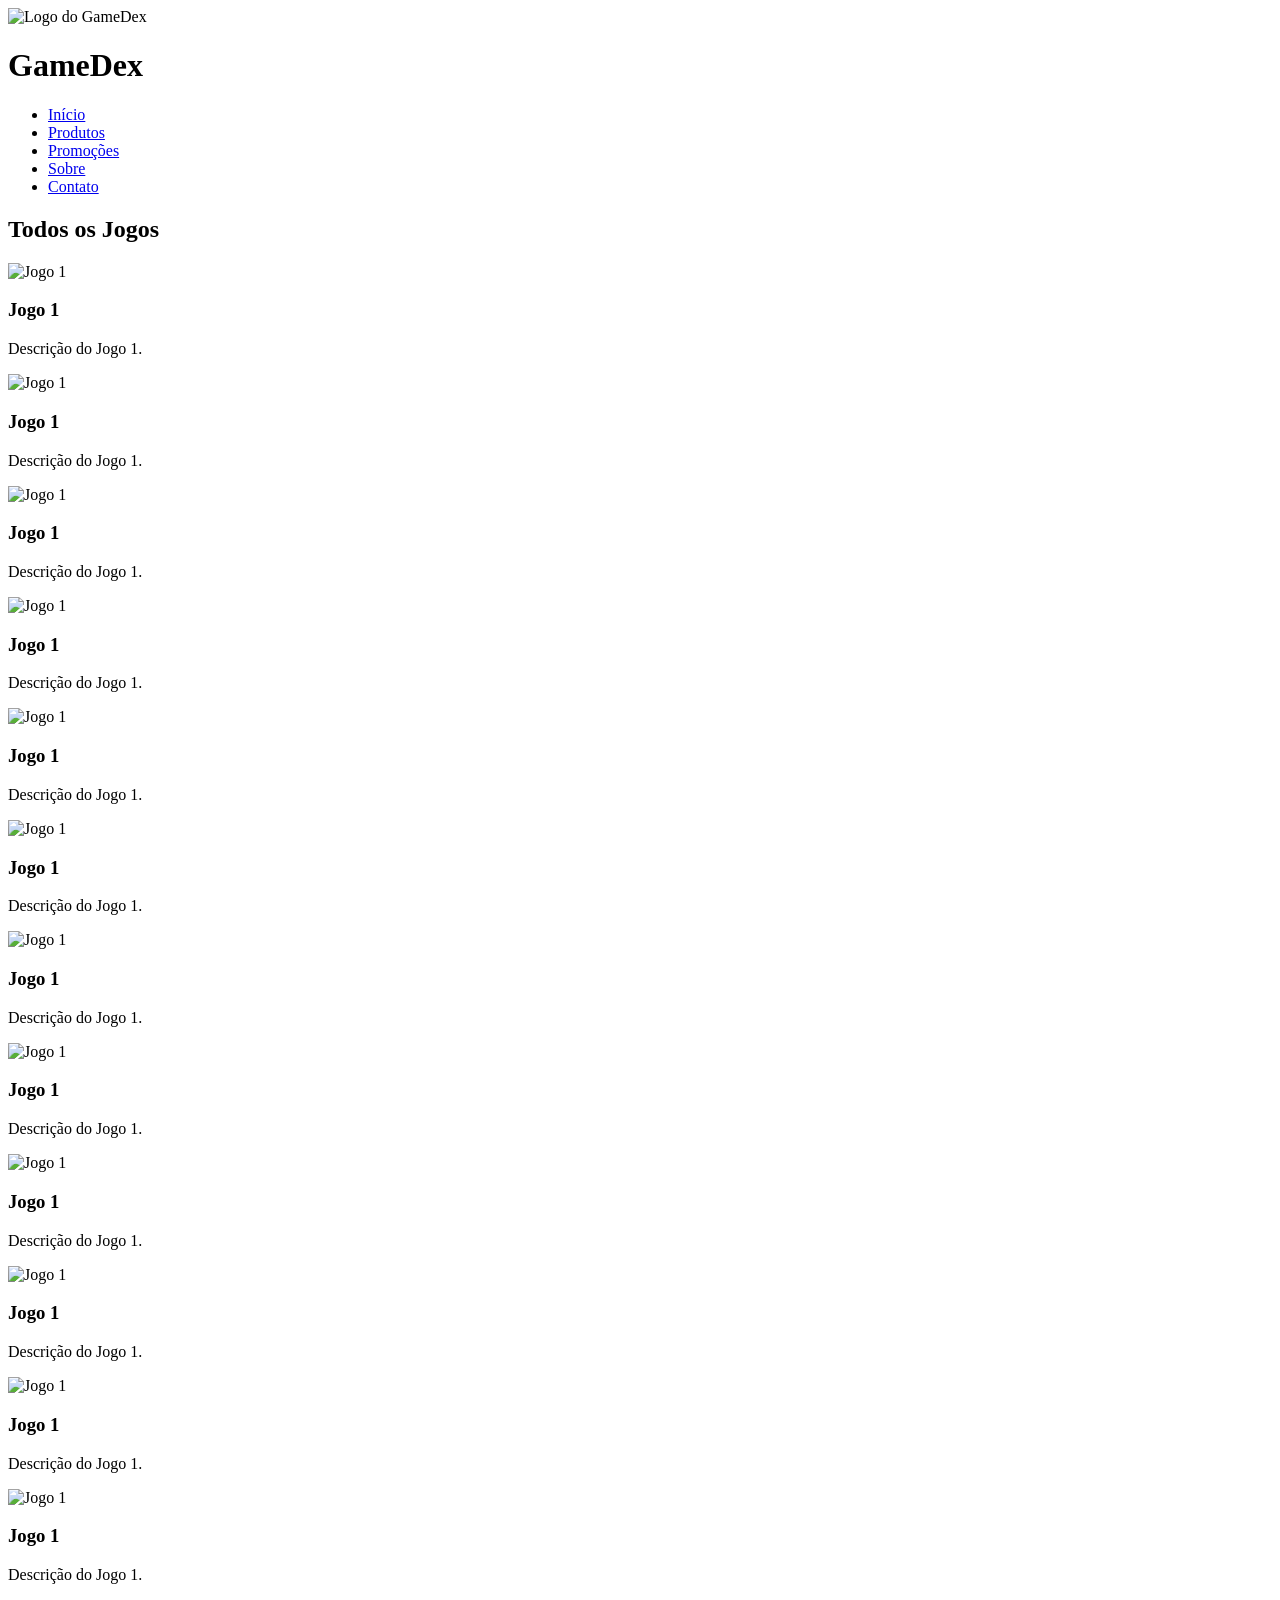
==== produtos.html @ 7811ef91 "Html" ====
<!DOCTYPE html>
<html lang="pt-br">

<head>
    <meta charset="UTF-8">
    <meta name="viewport" content="width=device-width, initial-scale=1.0">
    <title>GameDex</title>
    <link rel="stylesheet" href="css/style.css">
    <link rel="preconnect" href="https://fonts.googleapis.com">
    <link rel="preconnect" href="https://fonts.gstatic.com" crossorigin>
    <link href="https://fonts.googleapis.com/css2?family=Montserrat:ital,wght@0,100..900;1,100..900&display=swap"
        rel="stylesheet">

</head>

<body>
    <header>
        <img src="img/logos/logo.png" alt="Logo do GameDex">
        <h1>GameDex</h1>
        <nav>
            <ul>
                <li class="navBar"><a href="index.html">Início</a></li>
                <li class="navBar"><a href="produtos.html">Produtos</a></li>
                <li class="navBar"><a href="promocoes.html">Promoções</a></li>
                <li class="navBar"><a href="sobre.html">Sobre</a></li>
                <li class="navBar"><a href="contato.html">Contato</a></li>
            </ul>
        </nav>
    </header>
    <main>
        <h2>Todos os Jogos</h2>
        <section id="listaprodutos">
            <div class="produto">
                <img src="img/produtos/jogo1.jpg" alt="Jogo 1">
                <h3>Jogo 1</h3>
                <p>Descrição do Jogo 1.</p>
            </div>
            <div class="produto">
                <img src="img/produtos/jogo1.jpg" alt="Jogo 1">
                <h3>Jogo 1</h3>
                <p>Descrição do Jogo 1.</p>
            </div>
            <div class="produto">
                <img src="img/produtos/jogo1.jpg" alt="Jogo 1">
                <h3>Jogo 1</h3>
                <p>Descrição do Jogo 1.</p>
            </div>
            <div class="produto">
                <img src="img/produtos/jogo1.jpg" alt="Jogo 1">
                <h3>Jogo 1</h3>
                <p>Descrição do Jogo 1.</p>
            </div>
            <div class="produto">
                <img src="img/produtos/jogo1.jpg" alt="Jogo 1">
                <h3>Jogo 1</h3>
                <p>Descrição do Jogo 1.</p>
            </div>
            <div class="produto">
                <img src="img/produtos/jogo1.jpg" alt="Jogo 1">
                <h3>Jogo 1</h3>
                <p>Descrição do Jogo 1.</p>
            </div>
            <div class="produto">
                <img src="img/produtos/jogo1.jpg" alt="Jogo 1">
                <h3>Jogo 1</h3>
                <p>Descrição do Jogo 1.</p>
            </div>
            <div class="produto">
                <img src="img/produtos/jogo1.jpg" alt="Jogo 1">
                <h3>Jogo 1</h3>
                <p>Descrição do Jogo 1.</p>
            </div>
            <div class="produto">
                <img src="img/produtos/jogo1.jpg" alt="Jogo 1">
                <h3>Jogo 1</h3>
                <p>Descrição do Jogo 1.</p>
            </div>
            <div class="produto">
                <img src="img/produtos/jogo1.jpg" alt="Jogo 1">
                <h3>Jogo 1</h3>
                <p>Descrição do Jogo 1.</p>
            </div>
            <div class="produto">
                <img src="img/produtos/jogo1.jpg" alt="Jogo 1">
                <h3>Jogo 1</h3>
                <p>Descrição do Jogo 1.</p>
            </div>
            <div class="produto">
                <img src="img/produtos/jogo1.jpg" alt="Jogo 1">
                <h3>Jogo 1</h3>
                <p>Descrição do Jogo 1.</p>
            </div>
        </section>
    </main>
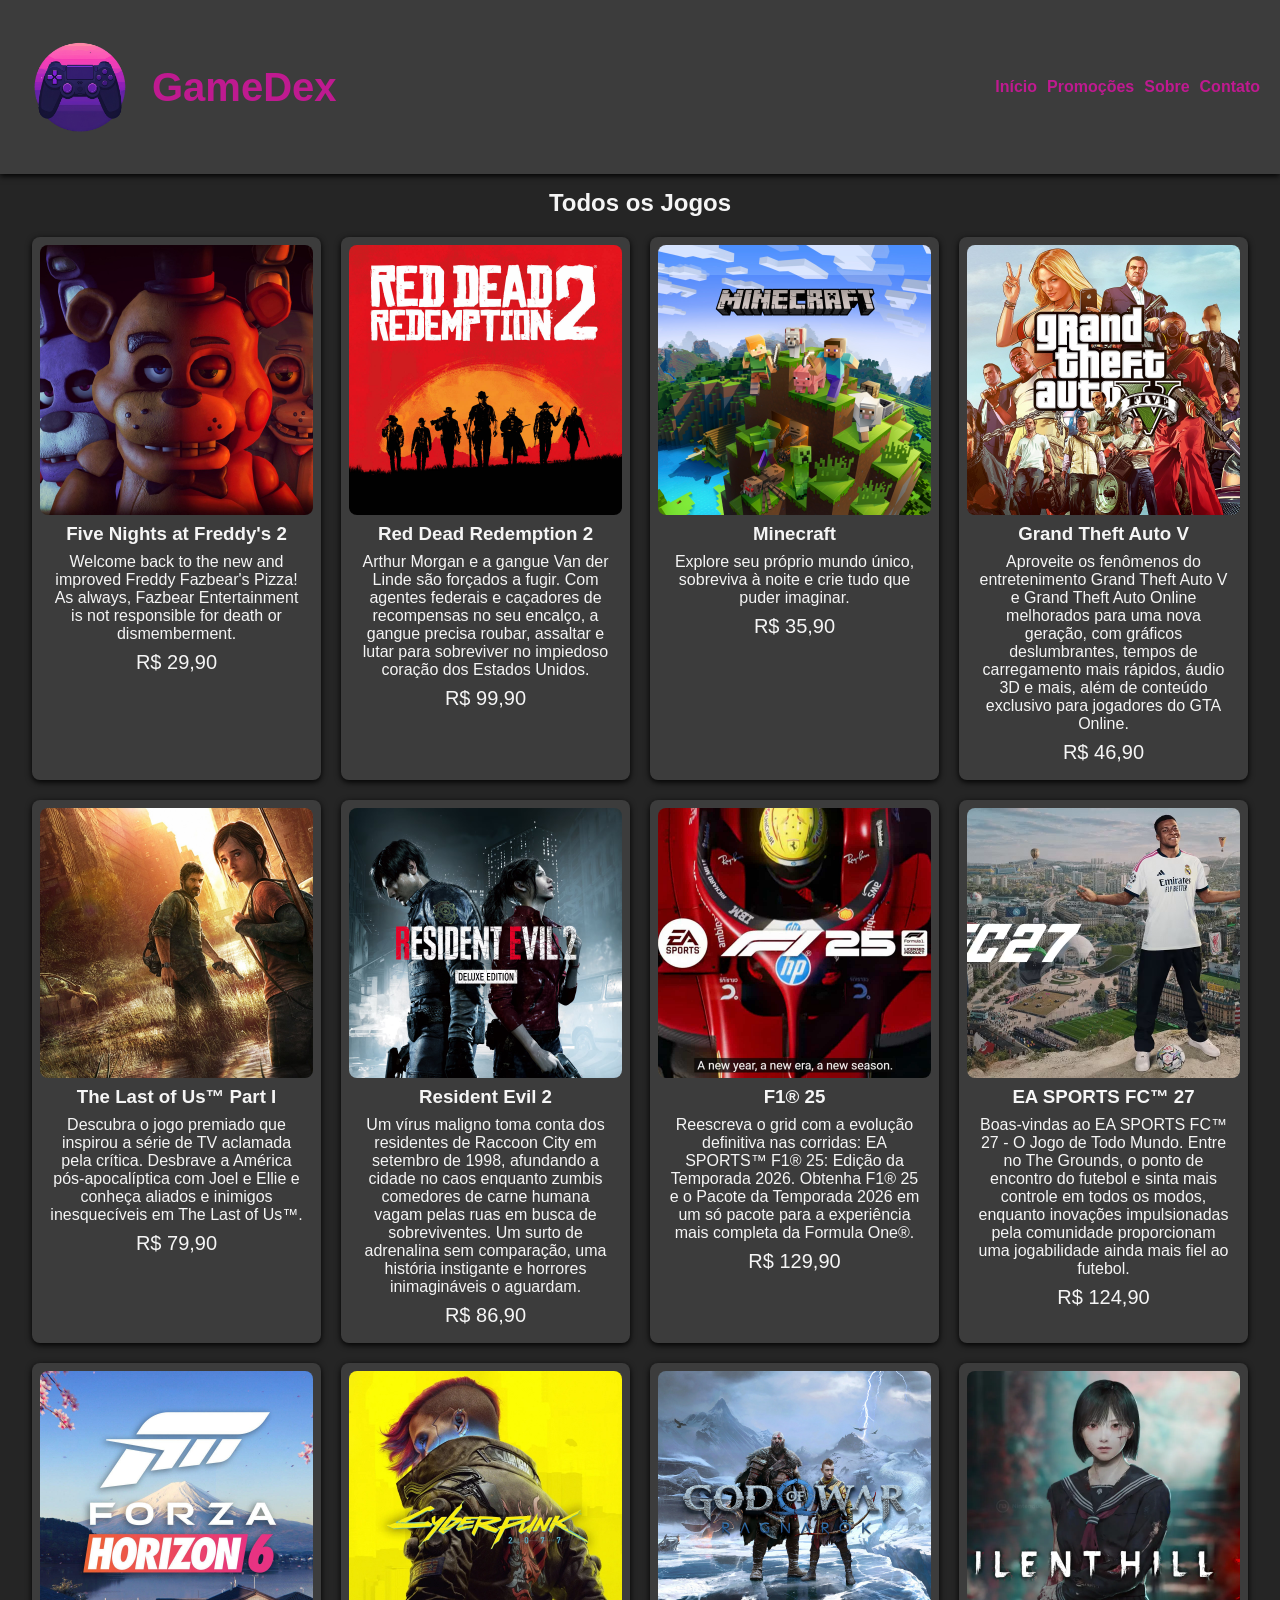
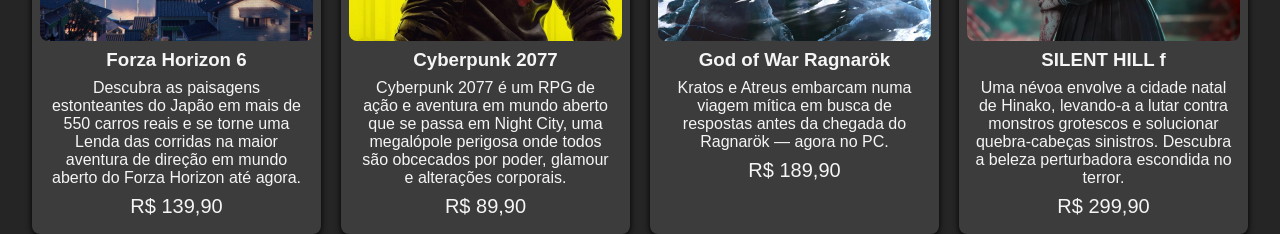
==== commit 13bdc0bb: "novo Produtos" ====
--- a/produtos.html
+++ b/produtos.html
@@ -20,7 +20,6 @@
         <nav>
             <ul>
                 <li class="navBar"><a href="index.html">Início</a></li>
-                <li class="navBar"><a href="produtos.html">Produtos</a></li>
                 <li class="navBar"><a href="promocoes.html">Promoções</a></li>
                 <li class="navBar"><a href="sobre.html">Sobre</a></li>
                 <li class="navBar"><a href="contato.html">Contato</a></li>
@@ -28,67 +27,114 @@
         </nav>
     </header>
     <main>
-        <h2>Todos os Jogos</h2>
         <section id="listaprodutos">
+            <h2>Todos os Jogos</h2>
             <div class="produto">
-                <img src="img/produtos/jogo1.jpg" alt="Jogo 1">
-                <h3>Jogo 1</h3>
-                <p>Descrição do Jogo 1.</p>
+                <img src="img/produtos/FNAF2.jpg" alt="Five Nights at Freddy's 2">
+                <h3>Five Nights at Freddy's 2</h3>
+                <p>Welcome back to the new and improved Freddy Fazbear's Pizza! As always, Fazbear Entertainment is not
+                    responsible for
+                    death or dismemberment.</p>
+                <span class="genero">Terror indie</span>
+                <p class="prcDes">R$ 29,90</p>
             </div>
             <div class="produto">
-                <img src="img/produtos/jogo1.jpg" alt="Jogo 1">
-                <h3>Jogo 1</h3>
-                <p>Descrição do Jogo 1.</p>
+                <img src="img/produtos/RDR2.jpg" alt="Red Dead Redemption 2">
+                <h3>Red Dead Redemption 2</h3>
+                <p>Arthur Morgan e a gangue Van der Linde são forçados a fugir. Com agentes federais e caçadores de
+                    recompensas no seu
+                    encalço, a gangue precisa roubar, assaltar e lutar para sobreviver no impiedoso coração dos Estados
+                    Unidos.</p>
+                <span class="genero">Faroeste</span>
+                <p class="prcDes">R$ 99,90</p>
             </div>
             <div class="produto">
-                <img src="img/produtos/jogo1.jpg" alt="Jogo 1">
-                <h3>Jogo 1</h3>
-                <p>Descrição do Jogo 1.</p>
+                <img src="img/produtos/MINE.jpg" alt="Minecraft">
+                <h3>Minecraft</h3>
+                <p>Explore seu próprio mundo único, sobreviva à noite e crie tudo que puder imaginar.</p>
+                <span class="genero">Sobrevivência</span>
+                <p class="prcDes">R$ 35,90</p>
             </div>
             <div class="produto">
-                <img src="img/produtos/jogo1.jpg" alt="Jogo 1">
-                <h3>Jogo 1</h3>
-                <p>Descrição do Jogo 1.</p>
+                <img src="img/produtos/GTAV.jpg" alt="Grand Theft Auto V">
+                <h3>Grand Theft Auto V</h3>
+                <p>Aproveite os fenômenos do entretenimento Grand Theft Auto V e Grand Theft Auto Online melhorados para
+                    uma nova geração,
+                    com gráficos deslumbrantes, tempos de carregamento mais rápidos, áudio 3D e mais, além de conteúdo
+                    exclusivo para
+                    jogadores do GTA Online.</p>
+                <span class="genero">Mundo Aberto • Aventura</span>
+                <p class="prcDes">R$ 46,90</p>
             </div>
             <div class="produto">
-                <img src="img/produtos/jogo1.jpg" alt="Jogo 1">
-                <h3>Jogo 1</h3>
-                <p>Descrição do Jogo 1.</p>
+                <img src="img/produtos/TLOU.jpg" alt="The Last of Us™ Part I">
+                <h3>The Last of Us™ Part I</h3>
+                <p>Descubra o jogo premiado que inspirou a série de TV aclamada pela crítica. Desbrave a América
+                    pós-apocalíptica com Joel
+                    e Ellie e conheça aliados e inimigos inesquecíveis em The Last of Us™.</p>
+                <span class="genero">Aventura • Invasão Zumbi</span>
+                <p class="prcDes">R$ 79,90</p>
             </div>
             <div class="produto">
-                <img src="img/produtos/jogo1.jpg" alt="Jogo 1">
-                <h3>Jogo 1</h3>
-                <p>Descrição do Jogo 1.</p>
+                <img src="img/produtos/REV2.jpg" alt="Resident Evil 2">
+                <h3>Resident Evil 2</h3>
+                <p>Um vírus maligno toma conta dos residentes de Raccoon City em setembro de 1998, afundando a cidade no
+                    caos enquanto
+                    zumbis comedores de carne humana vagam pelas ruas em busca de sobreviventes. Um surto de adrenalina
+                    sem comparação, uma
+                    história instigante e horrores inimagináveis o aguardam.</p>
+                <span class="genero">Invasão Zumbi • Terror</span>
+                <p class="prcDes">R$ 86,90</p>
             </div>
             <div class="produto">
-                <img src="img/produtos/jogo1.jpg" alt="Jogo 1">
-                <h3>Jogo 1</h3>
-                <p>Descrição do Jogo 1.</p>
+                <img src="img/produtos/F125.jpg" alt="F1® 25">
+                <h3>F1® 25</h3>
+                <p>Reescreva o grid com a evolução definitiva nas corridas: EA SPORTS™ F1® 25: Edição da Temporada 2026.
+                    Obtenha F1® 25 e o
+                    Pacote da Temporada 2026 em um só pacote para a experiência mais completa da Formula One®.</p>
+                <span class="genero">Automobilismo • Simulação</span>
+                <p class="prcDes">R$ 129,90</p>
             </div>
             <div class="produto">
-                <img src="img/produtos/jogo1.jpg" alt="Jogo 1">
-                <h3>Jogo 1</h3>
-                <p>Descrição do Jogo 1.</p>
+                <img src="img/produtos/EAFC.jpg" alt="EA SPORTS FC™ 27">
+                <h3>EA SPORTS FC™ 27</h3>
+                <p>Boas-vindas ao EA SPORTS FC™ 27 - O Jogo de Todo Mundo. Entre no The Grounds, o ponto de encontro do
+                    futebol e sinta
+                    mais controle em todos os modos, enquanto inovações impulsionadas pela comunidade proporcionam uma
+                    jogabilidade ainda
+                    mais fiel ao futebol.</p>
+                <p class="prcDes">R$ 124,90</p>
             </div>
             <div class="produto">
-                <img src="img/produtos/jogo1.jpg" alt="Jogo 1">
-                <h3>Jogo 1</h3>
-                <p>Descrição do Jogo 1.</p>
+                <img src="img/produtos/FHR6.jpg" alt="Forza Horizon 6">
+                <h3>Forza Horizon 6</h3>
+                <p>Descubra as paisagens estonteantes do Japão em mais de 550 carros reais e se torne uma Lenda das
+                    corridas na maior
+                    aventura de direção em mundo aberto do Forza Horizon até agora.</p>
+                <p class="prcDes">R$ 139,90</p>
             </div>
             <div class="produto">
-                <img src="img/produtos/jogo1.jpg" alt="Jogo 1">
-                <h3>Jogo 1</h3>
-                <p>Descrição do Jogo 1.</p>
+                <img src="img/produtos/CBPK.jpg" alt="Cyberpunk 2077">
+                <h3>Cyberpunk 2077</h3>
+                <p>Cyberpunk 2077 é um RPG de ação e aventura em mundo aberto que se passa em Night City, uma megalópole
+                    perigosa onde
+                    todos são obcecados por poder, glamour e alterações corporais.</p>
+                <p class="prcDes">R$ 89,90</p>
             </div>
             <div class="produto">
-                <img src="img/produtos/jogo1.jpg" alt="Jogo 1">
-                <h3>Jogo 1</h3>
-                <p>Descrição do Jogo 1.</p>
+                <img src="img/produtos/GOWR.jpg" alt="God of War Ragnarök">
+                <h3>God of War Ragnarök</h3>
+                <p>Kratos e Atreus embarcam numa viagem mítica em busca de respostas antes da chegada do Ragnarök —
+                    agora no PC.</p>
+                <p class="prcDes">R$ 189,90</p>
             </div>
             <div class="produto">
-                <img src="img/produtos/jogo1.jpg" alt="Jogo 1">
-                <h3>Jogo 1</h3>
-                <p>Descrição do Jogo 1.</p>
+                <img src="img/produtos/SLHF.jpg" alt="SILENT HILL f">
+                <h3>SILENT HILL f</h3>
+                <p>Uma névoa envolve a cidade natal de Hinako, levando-a a lutar contra monstros grotescos e solucionar
+                    quebra-cabeças
+                    sinistros. Descubra a beleza perturbadora escondida no terror.</p>
+                <p class="prcDes">R$ 299,90</p>
             </div>
         </section>
-    </main>+    </main>
--- a/css/style.css
+++ b/css/style.css
@@ -0,0 +1,247 @@
+*{
+    margin: 0;
+    padding: 0;
+    box-sizing: border-box;
+}
+
+:root{
+    --primary-color: rgb(191, 26, 144);
+    --secondary-color: rgb(60, 60, 60);
+    --background-color: #252525;
+    --text-color: #f5f5f5;
+    --principal-font: Montserrat, sans-serif;
+}
+
+body{
+    font-family: var(--principal-font);
+    background-color: var(--background-color);
+    color: var(--text-color);
+}
+
+a{
+    text-decoration: none;
+    color: var(--primary-color);
+    transition: background-color 0.3s ease; 
+}
+
+header{
+    padding: 10px 20px;
+    display: flex;
+    gap: 12px;
+    background-color: var(--secondary-color);
+    align-items: center;
+    margin-bottom: 15px;
+    box-shadow: 0px 2px 6px 0px black;
+}
+
+header img{
+    width: 120px;
+}
+
+h1{
+    font-size: 40px;
+    color: var(--primary-color);
+    font-weight: 800;
+}
+
+ul{
+    display: flex;
+    list-style: none;
+    gap: 10px;
+}
+
+nav{
+    margin-left: auto;
+}
+
+.navBar a{
+    font-weight: 600;
+    transition: color 0.3s ease; 
+}
+
+.navBar a:hover{
+    color: var(--text-color);
+    border-bottom: 2px solid var(--text-color);
+}
+
+#principaisPromos{
+    display: flex;
+    gap: 20px;
+    min-height: clamp(300px, 50vh, 500px);
+    width: 95%;
+    background-color: var(--secondary-color);
+    padding: 8px;
+    margin: auto;
+    border-radius: 8px;
+    box-shadow: 0px 2px 6px 0px black;
+}
+
+#principaisPromos img{
+    border-radius: 8px;
+    flex: 2;
+    width: 0;
+    height: auto;
+    object-fit:cover;
+}
+
+.infoPromo{
+    display: flex;
+    flex-direction: column;
+    gap: 12px;
+    flex: 1;
+    justify-content: center;
+}
+
+.prcOri{
+    text-decoration: line-through;
+    color: rgb(165, 165, 165);
+}
+
+.prcDes{
+    font-size: 20px;
+}
+
+.desc{
+  background-color: var(--primary-color);
+  padding: 2px;
+  border-radius: 4px;
+}
+
+#principaisPromos a{
+    background-color: var(--primary-color);
+    color: var(--text-color);
+    font-weight: 600;
+    width: 100%;
+    padding: 8px;
+    border-radius: 8px;
+    border: none;
+    text-align: center;
+    transition: background-color 0.3s ease; 
+}
+
+#principaisPromos a:hover{
+    background-color: darkviolet;
+    color: var(--text-color);
+}
+
+#produtosDestaque{
+    margin: 15px;
+    display: grid;
+    grid-template-columns: 1fr 1fr 1fr;
+    justify-items: center;
+    gap: 24px;
+}
+
+#produtosDestaque h2{
+    grid-column: 1 / 4;
+    text-align: center;
+}
+
+.produto{
+    transition: transform 0.2s ease, box-shadow 0.2s ease;
+    width: 95%;
+    background-color: var(--secondary-color);
+    padding: 8px;
+    border-radius: 8px;
+    box-shadow: 0px 2px 6px 0px black;
+}
+
+.produto img{
+    display: block;
+    width: 100%;
+    border-radius: 8px;
+    height: clamp(200px, 30vh, 300px);
+    object-fit: cover;
+}
+
+.produto h3{
+    text-align: center;
+    margin: 8px;
+}
+
+.produto p{
+    text-align: center;
+    margin: 8px;
+}
+
+.produto:hover {
+    transform: translateY(-5px);
+    box-shadow: 0px 6px 12px black;
+}
+
+#breveHistoria{
+    background-color: var(--secondary-color);
+    padding: 8px;
+    border-radius: 8px;
+    display: flex;
+    flex-direction: column;
+    margin: 10px auto;
+    width: 95%;
+    gap: 10px;
+    box-shadow: 0px 2px 6px 0px black;
+}
+
+footer{
+    text-align: center;
+    margin: 10px auto;
+    font-style: italic;
+}
+
+@media (max-width: 768px) {
+    header {
+    flex-direction: column;
+}
+nav {
+    margin-left: 0;
+}   
+ul {
+    flex-wrap: wrap;
+    justify-content: center;
+}
+#principaisPromos {
+    flex-direction: column;
+}
+#principaisPromos img {
+    width: 100%;
+    max-width: 100%;
+}
+#produtosDestaque {
+    grid-template-columns: 1fr;
+}
+#produtosDestaque h2 {
+    grid-column: 1;
+}
+.produto {
+    width: 100%;
+}
+h1 {
+    font-size: 32px;
+}   
+}
+#listaprodutos{
+    display: grid;
+    grid-template-columns: repeat(4, 1fr);
+    gap: 20px;
+    width: 95%;
+    margin: auto;
+}
+
+#listaprodutos .produto {
+    width: 100%;
+}
+
+#listaprodutos h2{
+    grid-column: 1 / 5;
+    text-align: center;
+}
+
+.genero {
+    display: none;
+    text-align: center;
+    color: darkgrey;
+}
+
+.produto:hover .genero {
+    display: block;
+}
+
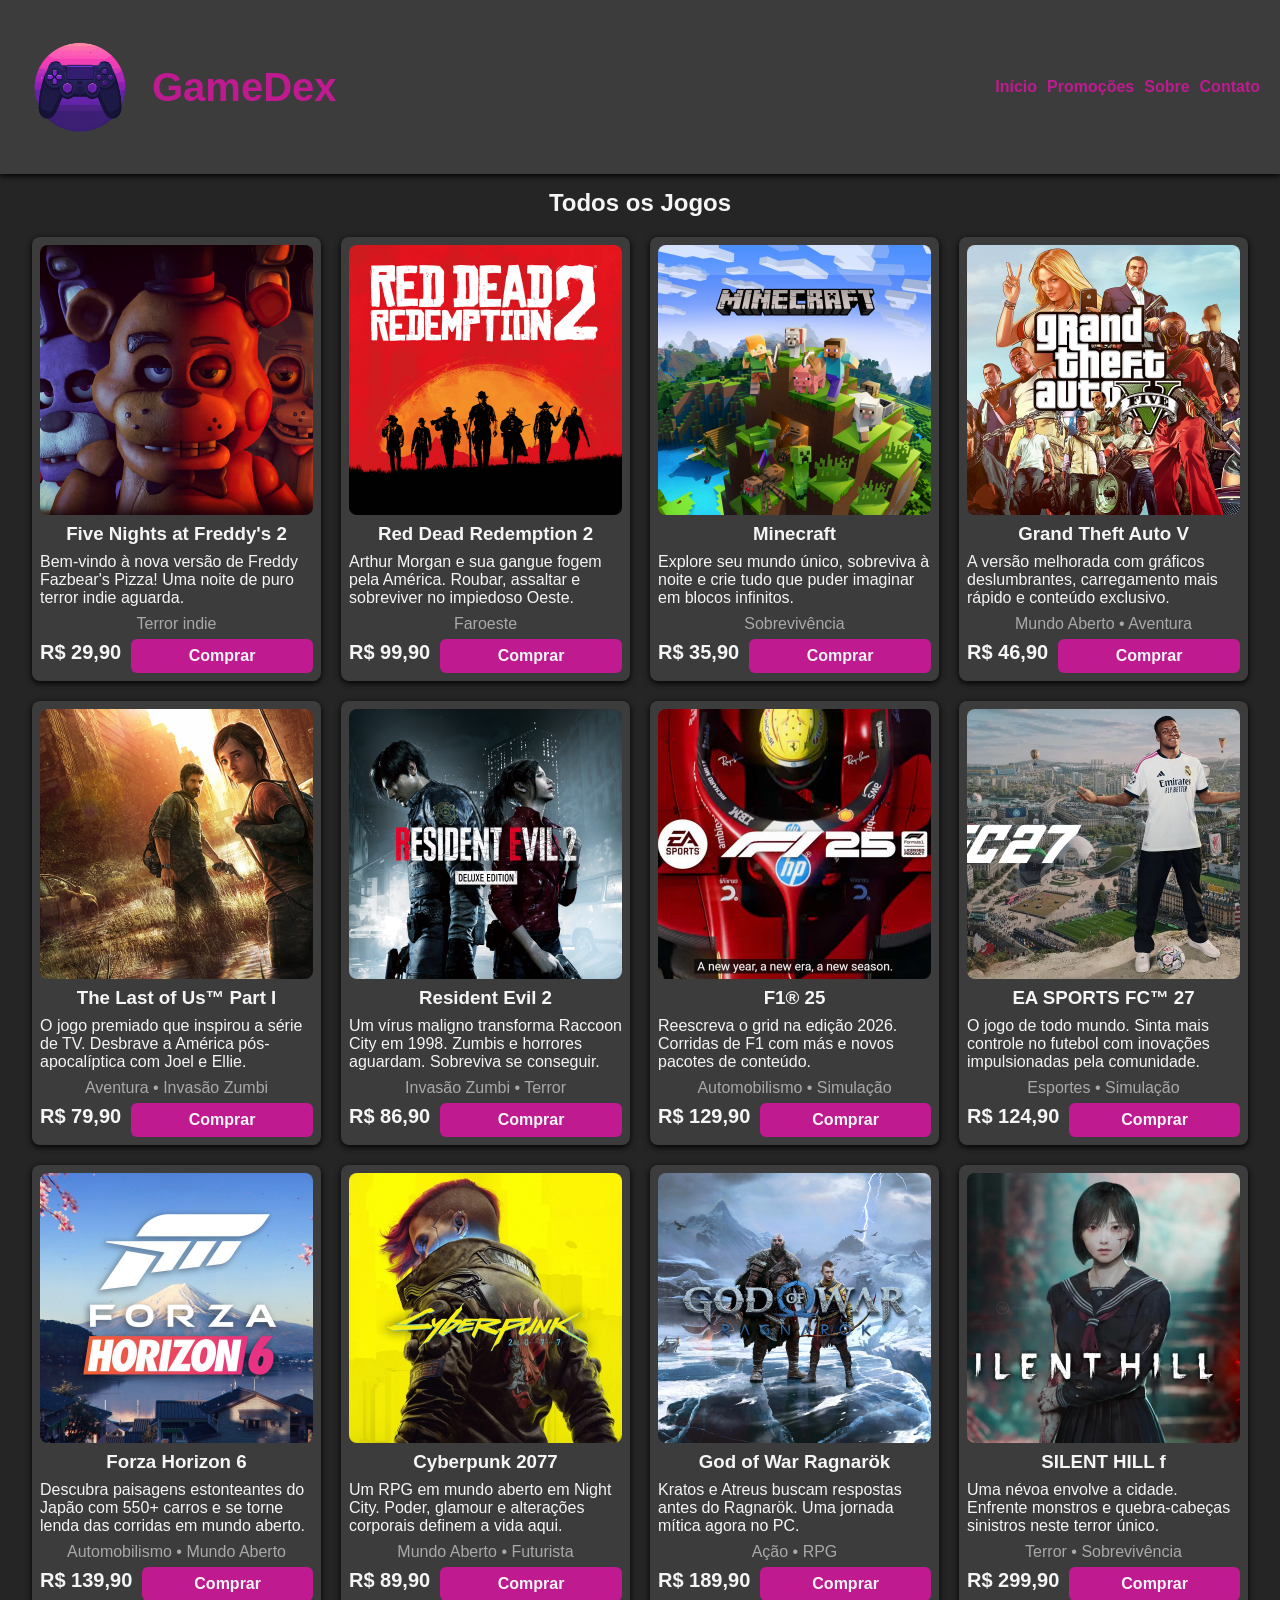
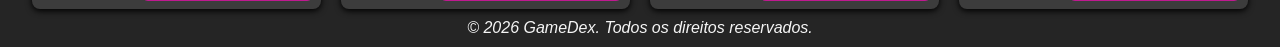
==== commit 16f6a25f: "Ultima commit de hoje" ====
--- a/produtos.html
+++ b/produtos.html
@@ -32,109 +32,130 @@
             <div class="produto">
                 <img src="img/produtos/FNAF2.jpg" alt="Five Nights at Freddy's 2">
                 <h3>Five Nights at Freddy's 2</h3>
-                <p>Welcome back to the new and improved Freddy Fazbear's Pizza! As always, Fazbear Entertainment is not
-                    responsible for
-                    death or dismemberment.</p>
+                <p>Bem-vindo à nova versão de Freddy Fazbear's Pizza! Uma noite de puro terror indie aguarda.</p>
                 <span class="genero">Terror indie</span>
-                <p class="prcDes">R$ 29,90</p>
+                <div class="precoCompra">
+                    <p class="Preco">R$ 29,90</p>
+                    <a class="btnCompra" href="#">Comprar</a>
+                </div>
             </div>
             <div class="produto">
                 <img src="img/produtos/RDR2.jpg" alt="Red Dead Redemption 2">
                 <h3>Red Dead Redemption 2</h3>
-                <p>Arthur Morgan e a gangue Van der Linde são forçados a fugir. Com agentes federais e caçadores de
-                    recompensas no seu
-                    encalço, a gangue precisa roubar, assaltar e lutar para sobreviver no impiedoso coração dos Estados
-                    Unidos.</p>
+                <p>Arthur Morgan e sua gangue fogem pela América. Roubar, assaltar e sobreviver no impiedoso Oeste.</p>
                 <span class="genero">Faroeste</span>
-                <p class="prcDes">R$ 99,90</p>
+                <div class="precoCompra">
+                    <p class="Preco">R$ 99,90</p>
+                    <a class="btnCompra" href="#">Comprar</a>
+                </div>
             </div>
             <div class="produto">
                 <img src="img/produtos/MINE.jpg" alt="Minecraft">
                 <h3>Minecraft</h3>
-                <p>Explore seu próprio mundo único, sobreviva à noite e crie tudo que puder imaginar.</p>
+                <p>Explore seu mundo único, sobreviva à noite e crie tudo que puder imaginar em blocos infinitos.</p>
                 <span class="genero">Sobrevivência</span>
-                <p class="prcDes">R$ 35,90</p>
+                <div class="precoCompra">
+                    <p class="Preco">R$ 35,90</p>
+                    <a class="btnCompra" href="#">Comprar</a>
+                </div>
             </div>
             <div class="produto">
                 <img src="img/produtos/GTAV.jpg" alt="Grand Theft Auto V">
                 <h3>Grand Theft Auto V</h3>
-                <p>Aproveite os fenômenos do entretenimento Grand Theft Auto V e Grand Theft Auto Online melhorados para
-                    uma nova geração,
-                    com gráficos deslumbrantes, tempos de carregamento mais rápidos, áudio 3D e mais, além de conteúdo
-                    exclusivo para
-                    jogadores do GTA Online.</p>
+                <p>A versão melhorada com gráficos deslumbrantes, carregamento mais rápido e conteúdo exclusivo.</p>
                 <span class="genero">Mundo Aberto • Aventura</span>
-                <p class="prcDes">R$ 46,90</p>
+                <div class="precoCompra">
+                    <p class="Preco">R$ 46,90</p>
+                    <a class="btnCompra" href="#">Comprar</a>
+                </div>
             </div>
             <div class="produto">
                 <img src="img/produtos/TLOU.jpg" alt="The Last of Us™ Part I">
                 <h3>The Last of Us™ Part I</h3>
-                <p>Descubra o jogo premiado que inspirou a série de TV aclamada pela crítica. Desbrave a América
-                    pós-apocalíptica com Joel
-                    e Ellie e conheça aliados e inimigos inesquecíveis em The Last of Us™.</p>
+                <p>O jogo premiado que inspirou a série de TV. Desbrave a América pós-apocalíptica com Joel e Ellie.</p>
                 <span class="genero">Aventura • Invasão Zumbi</span>
-                <p class="prcDes">R$ 79,90</p>
+                <div class="precoCompra">
+                    <p class="Preco">R$ 79,90</p>
+                    <a class="btnCompra" href="#">Comprar</a>
+                </div>
             </div>
             <div class="produto">
                 <img src="img/produtos/REV2.jpg" alt="Resident Evil 2">
                 <h3>Resident Evil 2</h3>
-                <p>Um vírus maligno toma conta dos residentes de Raccoon City em setembro de 1998, afundando a cidade no
-                    caos enquanto
-                    zumbis comedores de carne humana vagam pelas ruas em busca de sobreviventes. Um surto de adrenalina
-                    sem comparação, uma
-                    história instigante e horrores inimagináveis o aguardam.</p>
+                <p>Um vírus maligno transforma Raccoon City em 1998. Zumbis e horrores aguardam. Sobreviva se conseguir.
+                </p>
                 <span class="genero">Invasão Zumbi • Terror</span>
-                <p class="prcDes">R$ 86,90</p>
+                <div class="precoCompra">
+                    <p class="Preco">R$ 86,90</p>
+                    <a class="btnCompra" href="#">Comprar</a>
+                </div>
             </div>
             <div class="produto">
                 <img src="img/produtos/F125.jpg" alt="F1® 25">
                 <h3>F1® 25</h3>
-                <p>Reescreva o grid com a evolução definitiva nas corridas: EA SPORTS™ F1® 25: Edição da Temporada 2026.
-                    Obtenha F1® 25 e o
-                    Pacote da Temporada 2026 em um só pacote para a experiência mais completa da Formula One®.</p>
+                <p>Reescreva o grid na edição 2026. Corridas de F1 com más e novos pacotes de conteúdo.</p>
                 <span class="genero">Automobilismo • Simulação</span>
-                <p class="prcDes">R$ 129,90</p>
+                <div class="precoCompra">
+                    <p class="Preco">R$ 129,90</p>
+                    <a class="btnCompra" href="#">Comprar</a>
+                </div>
             </div>
             <div class="produto">
                 <img src="img/produtos/EAFC.jpg" alt="EA SPORTS FC™ 27">
                 <h3>EA SPORTS FC™ 27</h3>
-                <p>Boas-vindas ao EA SPORTS FC™ 27 - O Jogo de Todo Mundo. Entre no The Grounds, o ponto de encontro do
-                    futebol e sinta
-                    mais controle em todos os modos, enquanto inovações impulsionadas pela comunidade proporcionam uma
-                    jogabilidade ainda
-                    mais fiel ao futebol.</p>
-                <p class="prcDes">R$ 124,90</p>
+                <p>O jogo de todo mundo. Sinta mais controle no futebol com inovações impulsionadas pela comunidade.</p>
+                <span class="genero">Esportes • Simulação</span>
+                <div class="precoCompra">
+                    <p class="Preco">R$ 124,90</p>
+                    <a class="btnCompra" href="#">Comprar</a>
+                </div>
             </div>
             <div class="produto">
                 <img src="img/produtos/FHR6.jpg" alt="Forza Horizon 6">
                 <h3>Forza Horizon 6</h3>
-                <p>Descubra as paisagens estonteantes do Japão em mais de 550 carros reais e se torne uma Lenda das
-                    corridas na maior
-                    aventura de direção em mundo aberto do Forza Horizon até agora.</p>
-                <p class="prcDes">R$ 139,90</p>
+                <p>Descubra paisagens estonteantes do Japão com 550+ carros e se torne lenda das corridas em mundo
+                    aberto.</p>
+                <span class="genero">Automobilismo • Mundo Aberto</span>
+                <div class="precoCompra">
+                    <p class="Preco">R$ 139,90</p>
+                    <a class="btnCompra" href="#">Comprar</a>
+                </div>
             </div>
             <div class="produto">
                 <img src="img/produtos/CBPK.jpg" alt="Cyberpunk 2077">
                 <h3>Cyberpunk 2077</h3>
-                <p>Cyberpunk 2077 é um RPG de ação e aventura em mundo aberto que se passa em Night City, uma megalópole
-                    perigosa onde
-                    todos são obcecados por poder, glamour e alterações corporais.</p>
-                <p class="prcDes">R$ 89,90</p>
+                <p>Um RPG em mundo aberto em Night City. Poder, glamour e alterações corporais definem a vida aqui.</p>
+                <span class="genero">Mundo Aberto • Futurista</span>
+                <div class="precoCompra">
+                    <p class="Preco">R$ 89,90</p>
+                    <a class="btnCompra" href="#">Comprar</a>
+                </div>
             </div>
             <div class="produto">
                 <img src="img/produtos/GOWR.jpg" alt="God of War Ragnarök">
                 <h3>God of War Ragnarök</h3>
-                <p>Kratos e Atreus embarcam numa viagem mítica em busca de respostas antes da chegada do Ragnarök —
-                    agora no PC.</p>
-                <p class="prcDes">R$ 189,90</p>
+                <p>Kratos e Atreus buscam respostas antes do Ragnarök. Uma jornada mítica agora no PC.</p>
+                <span class="genero">Ação • RPG</span>
+                <div class="precoCompra">
+                    <p class="Preco">R$ 189,90</p>
+                    <a class="btnCompra" href="#">Comprar</a>
+                </div>
             </div>
             <div class="produto">
                 <img src="img/produtos/SLHF.jpg" alt="SILENT HILL f">
                 <h3>SILENT HILL f</h3>
-                <p>Uma névoa envolve a cidade natal de Hinako, levando-a a lutar contra monstros grotescos e solucionar
-                    quebra-cabeças
-                    sinistros. Descubra a beleza perturbadora escondida no terror.</p>
-                <p class="prcDes">R$ 299,90</p>
+                <p>Uma névoa envolve a cidade. Enfrente monstros e quebra-cabeças sinistros neste terror único.</p>
+                <span class="genero">Terror • Sobrevivência</span>
+                <div class="precoCompra">
+                    <p class="Preco">R$ 299,90</p>
+                    <a class="btnCompra" href="#">Comprar</a>
+                </div>
             </div>
         </section>
     </main>
+    <footer>
+        <p>&copy; 2026 GameDex. Todos os direitos reservados.</p>
+    </footer>
+</body>
+
+</html>
--- a/css/style.css
+++ b/css/style.css
@@ -1,247 +1,415 @@
-*{
-    margin: 0;
-    padding: 0;
-    box-sizing: border-box;
-}
-
-:root{
-    --primary-color: rgb(191, 26, 144);
-    --secondary-color: rgb(60, 60, 60);
-    --background-color: #252525;
-    --text-color: #f5f5f5;
-    --principal-font: Montserrat, sans-serif;
-}
-
-body{
-    font-family: var(--principal-font);
-    background-color: var(--background-color);
-    color: var(--text-color);
-}
-
-a{
-    text-decoration: none;
-    color: var(--primary-color);
-    transition: background-color 0.3s ease; 
-}
-
-header{
-    padding: 10px 20px;
-    display: flex;
-    gap: 12px;
-    background-color: var(--secondary-color);
-    align-items: center;
-    margin-bottom: 15px;
-    box-shadow: 0px 2px 6px 0px black;
-}
-
-header img{
-    width: 120px;
-}
-
-h1{
-    font-size: 40px;
-    color: var(--primary-color);
-    font-weight: 800;
-}
-
-ul{
-    display: flex;
-    list-style: none;
-    gap: 10px;
-}
-
-nav{
-    margin-left: auto;
-}
-
-.navBar a{
-    font-weight: 600;
-    transition: color 0.3s ease; 
-}
-
-.navBar a:hover{
-    color: var(--text-color);
-    border-bottom: 2px solid var(--text-color);
-}
-
-#principaisPromos{
-    display: flex;
-    gap: 20px;
-    min-height: clamp(300px, 50vh, 500px);
-    width: 95%;
-    background-color: var(--secondary-color);
-    padding: 8px;
-    margin: auto;
-    border-radius: 8px;
-    box-shadow: 0px 2px 6px 0px black;
-}
-
-#principaisPromos img{
-    border-radius: 8px;
-    flex: 2;
-    width: 0;
-    height: auto;
-    object-fit:cover;
-}
-
-.infoPromo{
-    display: flex;
-    flex-direction: column;
-    gap: 12px;
-    flex: 1;
-    justify-content: center;
-}
-
-.prcOri{
-    text-decoration: line-through;
-    color: rgb(165, 165, 165);
-}
-
-.prcDes{
-    font-size: 20px;
-}
-
-.desc{
-  background-color: var(--primary-color);
-  padding: 2px;
-  border-radius: 4px;
-}
-
-#principaisPromos a{
-    background-color: var(--primary-color);
-    color: var(--text-color);
-    font-weight: 600;
-    width: 100%;
-    padding: 8px;
-    border-radius: 8px;
-    border: none;
-    text-align: center;
-    transition: background-color 0.3s ease; 
-}
-
-#principaisPromos a:hover{
-    background-color: darkviolet;
-    color: var(--text-color);
-}
-
-#produtosDestaque{
-    margin: 15px;
-    display: grid;
-    grid-template-columns: 1fr 1fr 1fr;
-    justify-items: center;
-    gap: 24px;
-}
-
-#produtosDestaque h2{
-    grid-column: 1 / 4;
-    text-align: center;
-}
-
-.produto{
-    transition: transform 0.2s ease, box-shadow 0.2s ease;
-    width: 95%;
-    background-color: var(--secondary-color);
-    padding: 8px;
-    border-radius: 8px;
-    box-shadow: 0px 2px 6px 0px black;
-}
-
-.produto img{
-    display: block;
-    width: 100%;
-    border-radius: 8px;
-    height: clamp(200px, 30vh, 300px);
-    object-fit: cover;
-}
-
-.produto h3{
-    text-align: center;
-    margin: 8px;
-}
-
-.produto p{
-    text-align: center;
-    margin: 8px;
-}
-
-.produto:hover {
-    transform: translateY(-5px);
-    box-shadow: 0px 6px 12px black;
-}
-
-#breveHistoria{
-    background-color: var(--secondary-color);
-    padding: 8px;
-    border-radius: 8px;
-    display: flex;
-    flex-direction: column;
-    margin: 10px auto;
-    width: 95%;
-    gap: 10px;
-    box-shadow: 0px 2px 6px 0px black;
-}
-
-footer{
-    text-align: center;
-    margin: 10px auto;
-    font-style: italic;
-}
-
-@media (max-width: 768px) {
-    header {
-    flex-direction: column;
-}
-nav {
-    margin-left: 0;
-}   
-ul {
-    flex-wrap: wrap;
-    justify-content: center;
-}
-#principaisPromos {
-    flex-direction: column;
-}
-#principaisPromos img {
-    width: 100%;
-    max-width: 100%;
-}
-#produtosDestaque {
-    grid-template-columns: 1fr;
-}
-#produtosDestaque h2 {
-    grid-column: 1;
-}
-.produto {
-    width: 100%;
-}
-h1 {
-    font-size: 32px;
-}   
-}
-#listaprodutos{
-    display: grid;
-    grid-template-columns: repeat(4, 1fr);
-    gap: 20px;
-    width: 95%;
-    margin: auto;
-}
-
-#listaprodutos .produto {
-    width: 100%;
-}
-
-#listaprodutos h2{
-    grid-column: 1 / 5;
-    text-align: center;
-}
-
-.genero {
-    display: none;
-    text-align: center;
-    color: darkgrey;
-}
-
-.produto:hover .genero {
-    display: block;
-}
-
+*{
+    margin: 0;
+    padding: 0;
+    box-sizing: border-box;
+}
+
+:root{
+    --primary-color: rgb(191, 26, 144);
+    --secondary-color: rgb(60, 60, 60);
+    --background-color: #252525;
+    --text-color: #f5f5f5;
+    --principal-font: Montserrat, sans-serif;
+}
+
+body{
+    font-family: var(--principal-font);
+    background-color: var(--background-color);
+    color: var(--text-color);
+}
+
+a{
+    text-decoration: none;
+    color: var(--primary-color);
+    transition: background-color 0.3s ease; 
+}
+
+header{
+    padding: 10px 20px;
+    display: flex;
+    gap: 12px;
+    background-color: var(--secondary-color);
+    align-items: center;
+    margin-bottom: 15px;
+    box-shadow: 0px 2px 6px 0px black;
+}
+
+header img{
+    width: 120px;
+}
+
+h1{
+    font-size: 40px;
+    color: var(--primary-color);
+    font-weight: 800;
+}
+
+ul{
+    display: flex;
+    list-style: none;
+    gap: 10px;
+}
+
+nav{
+    margin-left: auto;
+}
+
+.navBar a{
+    font-weight: 600;
+    transition: color 0.3s ease; 
+}
+
+.navBar a:hover{
+    color: var(--text-color);
+    border-bottom: 2px solid var(--text-color);
+}
+
+#principaisPromos{
+    display: flex;
+    gap: 20px;
+    min-height: clamp(300px, 50vh, 500px);
+    width: 95%;
+    background-color: var(--secondary-color);
+    padding: 8px;
+    margin: auto;
+    border-radius: 8px;
+    box-shadow: 0px 2px 6px 0px black;
+}
+
+#principaisPromos img{
+    border-radius: 8px;
+    flex: 2;
+    width: 0;
+    height: auto;
+    object-fit:cover;
+}
+
+.infoPromo{
+    display: flex;
+    flex-direction: column;
+    gap: 12px;
+    flex: 1;
+    justify-content: center;
+}
+
+.prcOri{
+    text-decoration: line-through;
+    color: rgb(165, 165, 165);
+}
+
+.prcDes{
+    font-size: 20px;
+}
+
+.desc{
+  background-color: var(--primary-color);
+  padding: 2px;
+  border-radius: 4px;
+}
+
+#principaisPromos a{
+    background-color: var(--primary-color);
+    color: var(--text-color);
+    font-weight: 600;
+    width: 100%;
+    padding: 8px;
+    border-radius: 8px;
+    border: none;
+    text-align: center;
+    transition: background-color 0.3s ease; 
+}
+
+#principaisPromos a:hover{
+    background-color: darkviolet;
+    color: var(--text-color);
+}
+
+#produtosDestaque{
+    margin: 15px;
+    display: grid;
+    grid-template-columns: 1fr 1fr 1fr;
+    justify-items: center;
+    gap: 24px;
+}
+
+#produtosDestaque h2{
+    grid-column: 1 / 4;
+    text-align: center;
+}
+
+.produto{
+    display: flex;
+    flex-direction: column;
+    transition: transform 0.2s ease, box-shadow 0.2s ease;
+    width: 95%;
+    background-color: var(--secondary-color);
+    padding: 8px;
+    border-radius: 8px;
+    box-shadow: 0px 2px 6px 0px black;
+}
+
+.produto img{
+    display: block;
+    width: 100%;
+    border-radius: 8px;
+    height: clamp(200px, 30vh, 300px);
+    object-fit: cover;
+}
+
+.produto h3{
+    text-align: center;
+    margin: 8px;
+}
+
+.produto p {
+    margin-bottom: 8px;
+}
+
+.produto:hover {
+    transform: translateY(-5px);
+    box-shadow: 0px 6px 12px black;
+}
+
+#breveHistoria{
+    background-color: var(--secondary-color);
+    padding: 8px;
+    border-radius: 8px;
+    display: flex;
+    flex-direction: column;
+    margin: 10px auto;
+    width: 95%;
+    gap: 10px;
+    box-shadow: 0px 2px 6px 0px black;
+}
+
+footer{
+    text-align: center;
+    margin: 10px auto;
+    font-style: italic;
+}
+
+@media (max-width: 768px) {
+    header {
+    flex-direction: column;
+    gap: 0px;
+}
+header img {
+    margin: 0;
+    width:150px
+}
+nav {
+    margin-left: 0;
+}   
+ul {
+    flex-wrap: wrap;
+    justify-content: center;
+}
+#principaisPromos {
+    flex-direction: column;
+}
+#principaisPromos img {
+    width: 100%;
+    max-width: 100%;
+}
+#produtosDestaque {
+    grid-template-columns: 1fr;
+}
+#produtosDestaque h2 {
+    grid-column: 1;
+}
+.produto { 
+    width: 100%;
+}
+h1 {
+    font-size: 32px;
+}
+}
+
+#listaprodutos{
+    display: grid;
+    grid-template-columns: repeat(4, 1fr);
+    gap: 20px;
+    width: 95%;
+    margin: auto;
+}
+
+#listaprodutos .produto {
+    width: 100%;
+}
+
+#listaprodutos h2{
+    grid-column: 1 / 5;
+    text-align: center;
+}
+
+.genero {
+    display: block;
+    text-align: center;
+    color: darkgrey;
+    margin-bottom: 6px;
+}
+
+.precoCompra {
+    display: flex;
+    align-items: center;
+    gap: 10px;
+    margin-top: auto;
+}
+
+#listaprodutos .btnCompra {
+    flex: 1;
+}
+
+.btnCompra {
+    background-color: var(--primary-color);
+    color: var(--text-color);
+    padding: 8px;
+    border-radius: 6px;
+    text-align: center;
+    font-weight: 600;
+}
+
+.btnCompra:hover{
+    background-color: darkviolet;
+}
+
+@media (max-width: 1000px) {
+    #listaprodutos {
+        grid-template-columns: repeat(2, 1fr);
+    }
+    #listaprodutos h2 {
+        grid-column: 1/3;
+    }   
+}
+@media (max-width: 600px) {
+    #listaprodutos {
+        grid-template-columns: 1fr;
+    }
+    #listaprodutos h2 {
+        grid-column: 1;
+    }
+    .precoCompra {
+        flex-direction: column;
+    }   
+    .precoCompra .btnCompra {
+        width: 100%;
+    }
+}
+
+.Preco {
+    font-size: 20px;
+    font-weight: 600;
+}
+
+#listaPromocoes {
+    display: flex;
+    flex-direction: column;
+    gap: 20px;
+    width: 95%;
+    margin: 0 auto;
+}
+
+#listaPromocoes > h2 {
+    text-align: center;
+    margin-bottom: 5px;
+}
+
+.promo {
+    display: flex;
+    gap: 20px;
+    width: 100%;
+    min-height: 350px;
+    background-color: var(--secondary-color);
+    padding: 8px;
+    border-radius: 8px;
+    box-shadow: 0px 2px 6px black;
+}
+
+.promo img {
+    display: block;
+    width: 60%;
+    border-radius: 8px;
+    object-fit: cover;
+}
+
+.promo .infoPromo {
+    display: flex;
+    flex-direction: column;
+    justify-content: center;
+    gap: 12px;
+    width: 40%;
+}
+
+.promo .infoPromo h3 {
+    font-size: 26px;
+}
+
+.promo .infoPromo > p {
+    margin: 0;
+}
+
+.promo .prcOri {
+    text-decoration: line-through;
+    color: rgb(165, 165, 165);
+    margin-right: 8px;
+}
+
+.promo .prcDes {
+    display: inline;
+    font-size: 20px;
+    font-weight: 600;
+}
+
+.promo .desc {
+    display: inline-block;
+    background-color: var(--primary-color);
+    padding: 2px 5px;
+    border-radius: 4px;
+    margin-left: 8px;
+}
+
+.promo .btnCompra {
+    display: block;
+    width: 100%;
+    padding: 10px;
+    background-color: var(--primary-color);
+    color: var(--text-color);
+    border-radius: 8px;
+    text-align: center;
+    font-weight: 600;
+    transition: background-color 0.3s ease;
+}
+
+.promo .btnCompra:hover {
+    background-color: darkviolet;
+}
+
+@media (max-width: 1000px) {
+    #listaPromocoes {
+        gap: 15px;
+    }
+    .promo {
+        flex-direction: column;
+        min-height: auto;
+    }
+    .promo img {
+        width: 100%;
+        height: auto;
+    }
+    .promo .infoPromo {
+        width: 100%;
+        text-align: center;
+    }
+}
+
+@media (max-width: 600px) {
+    #listaPromocoes {
+        gap: 10px;
+    }
+    .promo {
+        gap: 10px;
+    }
+    .promo .infoPromo h3 {
+        font-size: 22px;
+    }
+}
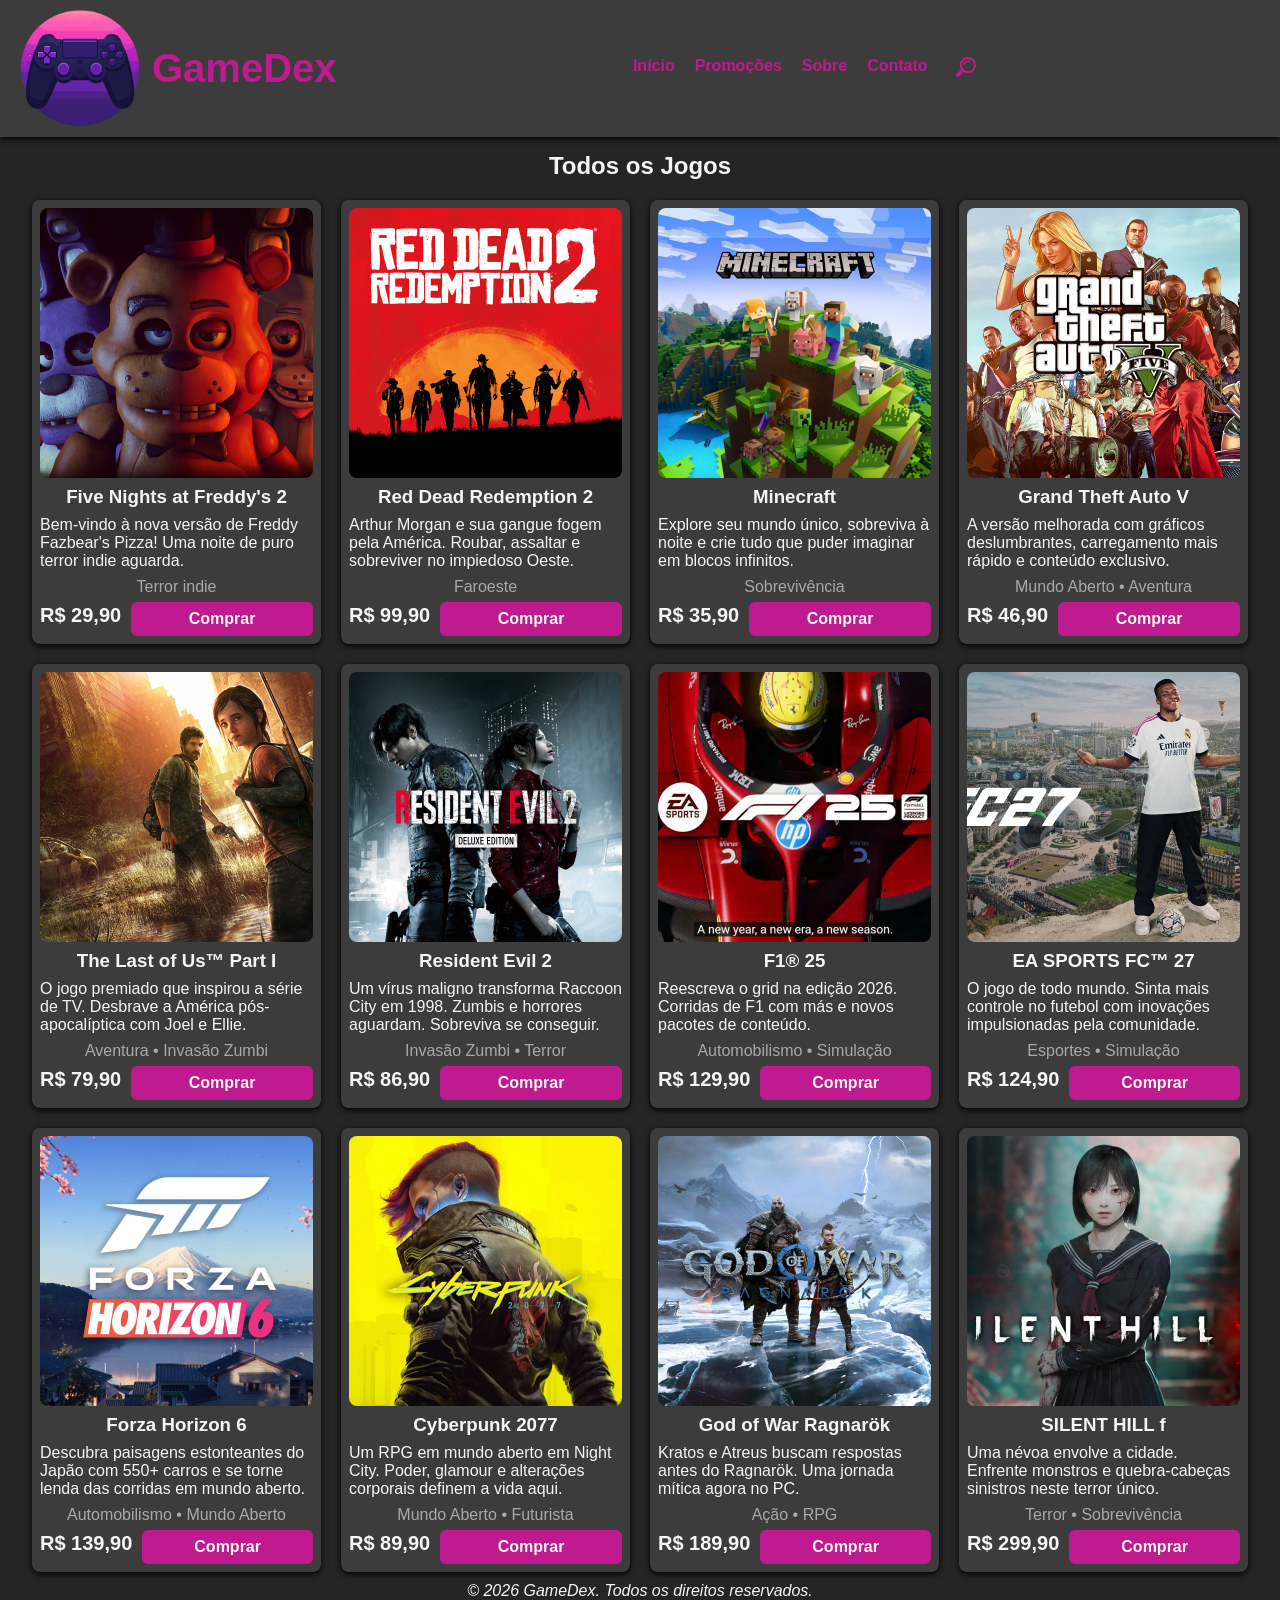
==== commit 146691c3: "Nova versão" ====
--- a/produtos.html
+++ b/produtos.html
@@ -23,13 +23,17 @@
                 <li class="navBar"><a href="promocoes.html">Promoções</a></li>
                 <li class="navBar"><a href="sobre.html">Sobre</a></li>
                 <li class="navBar"><a href="contato.html">Contato</a></li>
+                <form class="busca" action="produtos.html" method="get">
+                    <input type="text" name="jogo" placeholder="Pesquisar jogos...">
+                    <button type="submit"><img src="img/logos/pesquisar.png" alt="Pesquisar"></button>
+                </form>
             </ul>
         </nav>
     </header>
     <main>
         <section id="listaprodutos">
             <h2>Todos os Jogos</h2>
-            <div class="produto">
+            <div class="produto" data-jogo="Five Nights at Freddy's 2">
                 <img src="img/produtos/FNAF2.jpg" alt="Five Nights at Freddy's 2">
                 <h3>Five Nights at Freddy's 2</h3>
                 <p>Bem-vindo à nova versão de Freddy Fazbear's Pizza! Uma noite de puro terror indie aguarda.</p>
@@ -39,7 +43,7 @@
                     <a class="btnCompra" href="#">Comprar</a>
                 </div>
             </div>
-            <div class="produto">
+            <div class="produto" data-jogo="Red Dead Redemption 2">
                 <img src="img/produtos/RDR2.jpg" alt="Red Dead Redemption 2">
                 <h3>Red Dead Redemption 2</h3>
                 <p>Arthur Morgan e sua gangue fogem pela América. Roubar, assaltar e sobreviver no impiedoso Oeste.</p>
@@ -49,7 +53,7 @@
                     <a class="btnCompra" href="#">Comprar</a>
                 </div>
             </div>
-            <div class="produto">
+            <div class="produto" data-jogo="Minecraft">
                 <img src="img/produtos/MINE.jpg" alt="Minecraft">
                 <h3>Minecraft</h3>
                 <p>Explore seu mundo único, sobreviva à noite e crie tudo que puder imaginar em blocos infinitos.</p>
@@ -59,7 +63,7 @@
                     <a class="btnCompra" href="#">Comprar</a>
                 </div>
             </div>
-            <div class="produto">
+            <div class="produto" data-jogo="Grand Theft Auto V">
                 <img src="img/produtos/GTAV.jpg" alt="Grand Theft Auto V">
                 <h3>Grand Theft Auto V</h3>
                 <p>A versão melhorada com gráficos deslumbrantes, carregamento mais rápido e conteúdo exclusivo.</p>
@@ -69,7 +73,7 @@
                     <a class="btnCompra" href="#">Comprar</a>
                 </div>
             </div>
-            <div class="produto">
+            <div class="produto" data-jogo="The Last of Us™ Part I">
                 <img src="img/produtos/TLOU.jpg" alt="The Last of Us™ Part I">
                 <h3>The Last of Us™ Part I</h3>
                 <p>O jogo premiado que inspirou a série de TV. Desbrave a América pós-apocalíptica com Joel e Ellie.</p>
@@ -79,7 +83,7 @@
                     <a class="btnCompra" href="#">Comprar</a>
                 </div>
             </div>
-            <div class="produto">
+            <div class="produto" data-jogo="Resident Evil 2">
                 <img src="img/produtos/REV2.jpg" alt="Resident Evil 2">
                 <h3>Resident Evil 2</h3>
                 <p>Um vírus maligno transforma Raccoon City em 1998. Zumbis e horrores aguardam. Sobreviva se conseguir.
@@ -90,7 +94,7 @@
                     <a class="btnCompra" href="#">Comprar</a>
                 </div>
             </div>
-            <div class="produto">
+            <div class="produto" data-jogo="F1® 25">
                 <img src="img/produtos/F125.jpg" alt="F1® 25">
                 <h3>F1® 25</h3>
                 <p>Reescreva o grid na edição 2026. Corridas de F1 com más e novos pacotes de conteúdo.</p>
@@ -100,7 +104,7 @@
                     <a class="btnCompra" href="#">Comprar</a>
                 </div>
             </div>
-            <div class="produto">
+            <div class="produto" data-jogo="EA SPORTS FC™ 27">
                 <img src="img/produtos/EAFC.jpg" alt="EA SPORTS FC™ 27">
                 <h3>EA SPORTS FC™ 27</h3>
                 <p>O jogo de todo mundo. Sinta mais controle no futebol com inovações impulsionadas pela comunidade.</p>
@@ -110,7 +114,7 @@
                     <a class="btnCompra" href="#">Comprar</a>
                 </div>
             </div>
-            <div class="produto">
+            <div class="produto" data-jogo="Forza Horizon 6">
                 <img src="img/produtos/FHR6.jpg" alt="Forza Horizon 6">
                 <h3>Forza Horizon 6</h3>
                 <p>Descubra paisagens estonteantes do Japão com 550+ carros e se torne lenda das corridas em mundo
@@ -121,7 +125,7 @@
                     <a class="btnCompra" href="#">Comprar</a>
                 </div>
             </div>
-            <div class="produto">
+            <div class="produto" data-jogo="Cyberpunk 2077">
                 <img src="img/produtos/CBPK.jpg" alt="Cyberpunk 2077">
                 <h3>Cyberpunk 2077</h3>
                 <p>Um RPG em mundo aberto em Night City. Poder, glamour e alterações corporais definem a vida aqui.</p>
@@ -131,7 +135,7 @@
                     <a class="btnCompra" href="#">Comprar</a>
                 </div>
             </div>
-            <div class="produto">
+            <div class="produto" data-jogo="God of War Ragnarök">
                 <img src="img/produtos/GOWR.jpg" alt="God of War Ragnarök">
                 <h3>God of War Ragnarök</h3>
                 <p>Kratos e Atreus buscam respostas antes do Ragnarök. Uma jornada mítica agora no PC.</p>
@@ -141,7 +145,7 @@
                     <a class="btnCompra" href="#">Comprar</a>
                 </div>
             </div>
-            <div class="produto">
+            <div class="produto" data-jogo="SILENT HILL f">
                 <img src="img/produtos/SLHF.jpg" alt="SILENT HILL f">
                 <h3>SILENT HILL f</h3>
                 <p>Uma névoa envolve a cidade. Enfrente monstros e quebra-cabeças sinistros neste terror único.</p>
@@ -156,6 +160,7 @@
     <footer>
         <p>&copy; 2026 GameDex. Todos os direitos reservados.</p>
     </footer>
+    <script src="js/script.js"></script>
 </body>
 
 </html>
--- a/css/style.css
+++ b/css/style.css
@@ -5,7 +5,7 @@
 }
 
 :root{
-    --primary-color: rgb(191, 26, 144);
+    --primary-color: #bf1a90;
     --secondary-color: rgb(60, 60, 60);
     --background-color: #252525;
     --text-color: #f5f5f5;
@@ -47,11 +47,11 @@
 ul{
     display: flex;
     list-style: none;
-    gap: 10px;
-}
-
-nav{
-    margin-left: auto;
+    gap: 20px;
+}
+
+nav {
+    margin: 0 auto;
 }
 
 .navBar a{
@@ -62,6 +62,49 @@
 .navBar a:hover{
     color: var(--text-color);
     border-bottom: 2px solid var(--text-color);
+}
+
+.navBar a.ativo {
+    color: darkviolet;
+}
+
+.navBar.busca input{
+    background-color: var(--background-color);
+    color: var(--text-color);
+    border-radius: 4px;
+    padding: 4px;
+}
+
+.busca {
+    display: flex;
+    align-items: center;
+    gap: 8px;
+}
+.busca input {
+    width: 0;
+    padding: 0;
+    opacity: 0;
+    border: none;
+    transition: all 0.3s ease;
+}
+
+.busca:focus-within input {
+    width: 180px;
+    padding: 8px;
+    opacity: 1;
+}
+
+.busca button {
+    background-color: var(--secondary-color);
+    color: var(--text-color);
+    border: none;
+    cursor: pointer;
+    align-items: center;
+}
+
+.busca button img {
+    width: 20px;
+    height: 20px;
 }
 
 #principaisPromos{
@@ -389,21 +432,17 @@
         gap: 15px;
     }
     .promo {
-        flex-direction: column;
         min-height: auto;
     }
-    .promo img {
-        width: 100%;
-        height: auto;
-    }
-    .promo .infoPromo {
-        width: 100%;
-        text-align: center;
+    .promo img {    
+height: auto;
     }
 }
 
 @media (max-width: 600px) {
     #listaPromocoes {
+        display: flex;
+        flex-direction: column;
         gap: 10px;
     }
     .promo {
@@ -411,5 +450,11 @@
     }
     .promo .infoPromo h3 {
         font-size: 22px;
+        
+    }
+
+    .promo img {
+        width: 100%;    
+height: auto;
     }
 }
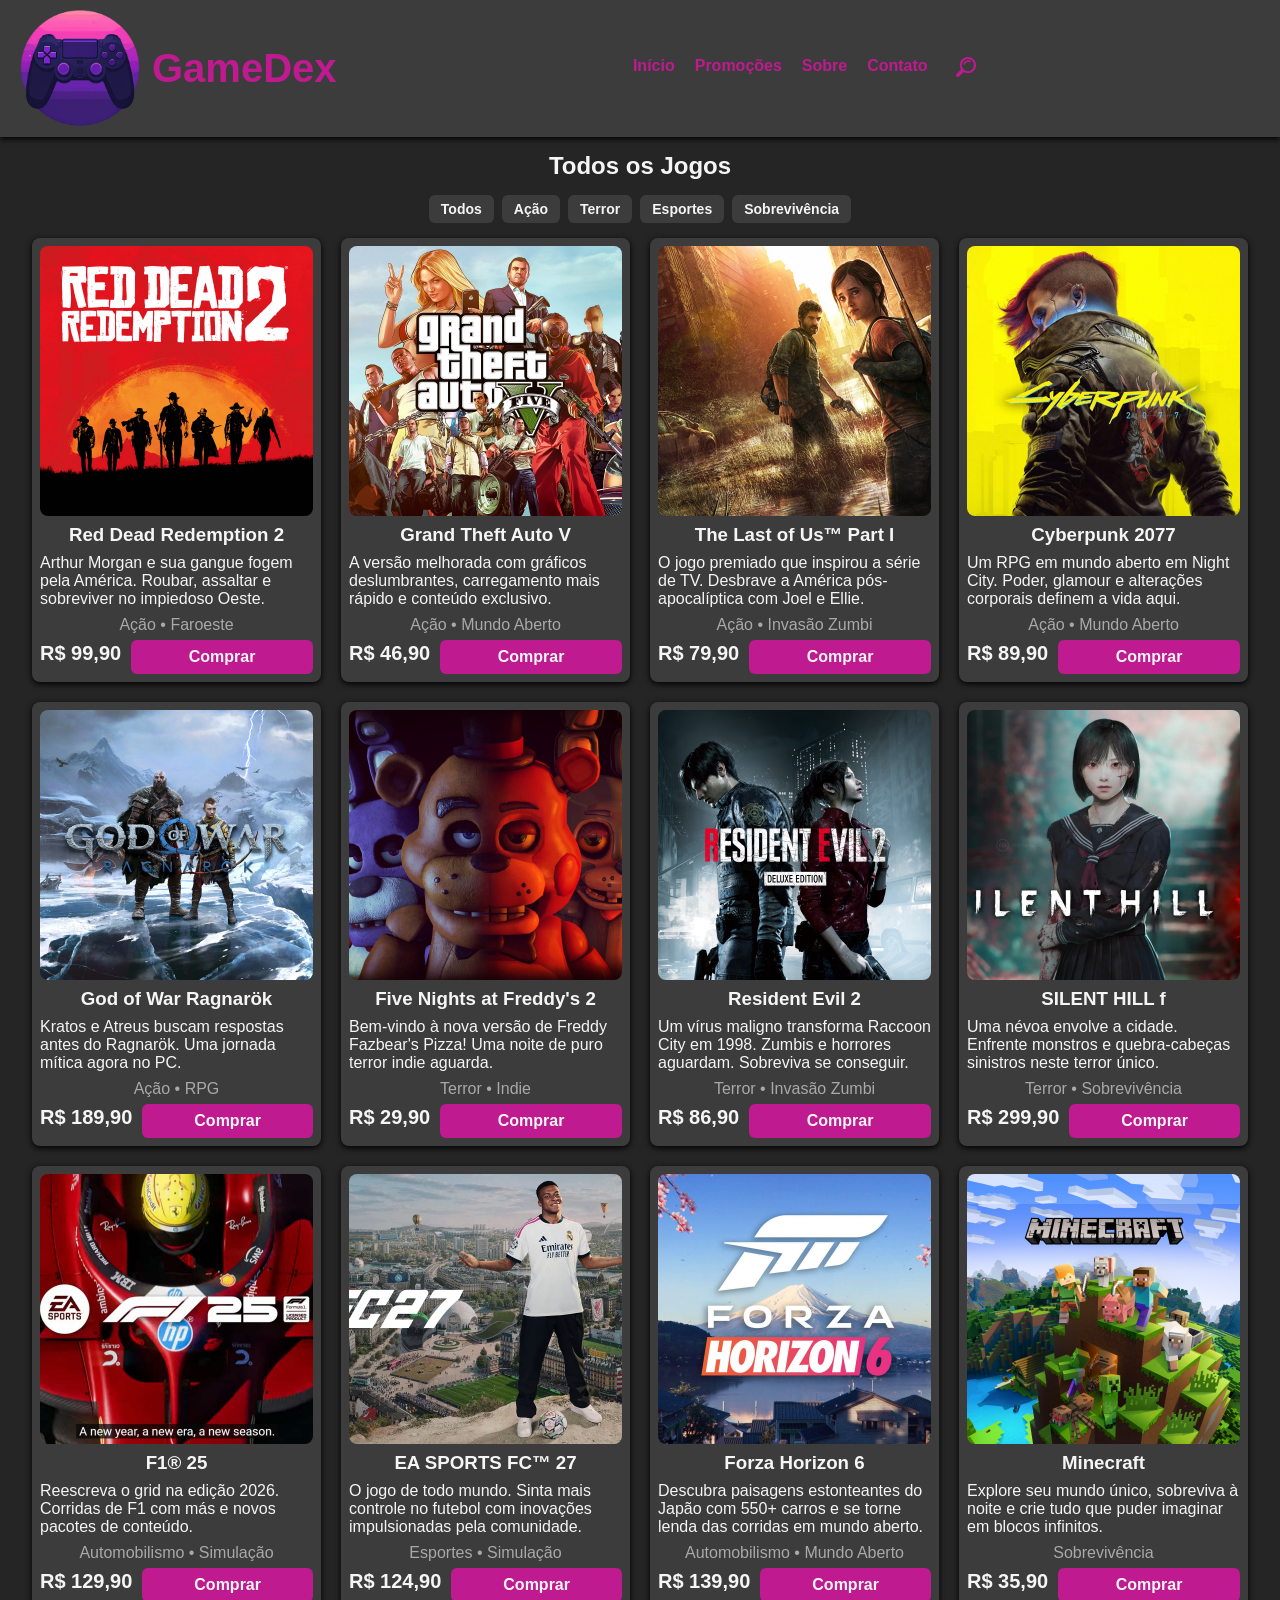
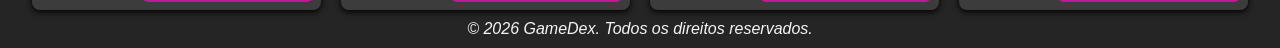
==== commit bd2c1e63: "Atualização pagina sobre + filtros" ====
--- a/produtos.html
+++ b/produtos.html
@@ -30,71 +30,101 @@
             </ul>
         </nav>
     </header>
+    <h2>Todos os Jogos</h2>
     <main>
+        <div id="filtros">
+            <a href="produtos.html">Todos</a>
+            <a href="produtos.html?genero=acao">Ação</a>
+            <a href="produtos.html?genero=terror">Terror</a>
+            <a href="produtos.html?genero=esportes">Esportes</a>
+            <a href="produtos.html?genero=sobrevivencia">Sobrevivência</a>
+        </div>
         <section id="listaprodutos">
-            <h2>Todos os Jogos</h2>
-            <div class="produto" data-jogo="Five Nights at Freddy's 2">
+            <p id="mensagemBusca">
+                Nenhum jogo encontrado.
+            </p>
+            <div class="produto" data-jogo="Red Dead Redemption 2" data-genero="acao">
+                <img src="img/produtos/RDR2.jpg" alt="Red Dead Redemption 2">
+                <h3>Red Dead Redemption 2</h3>
+                <p>Arthur Morgan e sua gangue fogem pela América. Roubar, assaltar e sobreviver no impiedoso Oeste.</p>
+                <span class="genero">Ação • Faroeste</span>
+                <div class="precoCompra">
+                    <p class="Preco">R$ 99,90</p>
+                    <a class="btnCompra" href="#">Comprar</a>
+                </div>
+            </div>
+            <div class="produto" data-jogo="Grand Theft Auto V" data-genero="acao">
+                <img src="img/produtos/GTAV.jpg" alt="Grand Theft Auto V">
+                <h3>Grand Theft Auto V</h3>
+                <p>A versão melhorada com gráficos deslumbrantes, carregamento mais rápido e conteúdo exclusivo.</p>
+                <span class="genero">Ação • Mundo Aberto</span>
+                <div class="precoCompra">
+                    <p class="Preco">R$ 46,90</p>
+                    <a class="btnCompra" href="#">Comprar</a>
+                </div>
+            </div>
+            <div class="produto" data-jogo="The Last of Us™ Part I" data-genero="acao">
+                <img src="img/produtos/TLOU.jpg" alt="The Last of Us™ Part I">
+                <h3>The Last of Us™ Part I</h3>
+                <p>O jogo premiado que inspirou a série de TV. Desbrave a América pós-apocalíptica com Joel e Ellie.</p>
+                <span class="genero">Ação • Invasão Zumbi</span>
+                <div class="precoCompra">
+                    <p class="Preco">R$ 79,90</p>
+                    <a class="btnCompra" href="#">Comprar</a>
+                </div>
+            </div>
+            <div class="produto" data-jogo="Cyberpunk 2077" data-genero="acao">
+                <img src="img/produtos/CBPK.jpg" alt="Cyberpunk 2077">
+                <h3>Cyberpunk 2077</h3>
+                <p>Um RPG em mundo aberto em Night City. Poder, glamour e alterações corporais definem a vida aqui.</p>
+                <span class="genero">Ação • Mundo Aberto</span>
+                <div class="precoCompra">
+                    <p class="Preco">R$ 89,90</p>
+                    <a class="btnCompra" href="#">Comprar</a>
+                </div>
+            </div>
+            <div class="produto" data-jogo="God of War Ragnarök" data-genero="acao">
+                <img src="img/produtos/GOWR.jpg" alt="God of War Ragnarök">
+                <h3>God of War Ragnarök</h3>
+                <p>Kratos e Atreus buscam respostas antes do Ragnarök. Uma jornada mítica agora no PC.</p>
+                <span class="genero">Ação • RPG</span>
+                <div class="precoCompra">
+                    <p class="Preco">R$ 189,90</p>
+                    <a class="btnCompra" href="#">Comprar</a>
+                </div>
+            </div>
+            <div class="produto" data-jogo="Five Nights at Freddy's 2" data-genero="terror">
                 <img src="img/produtos/FNAF2.jpg" alt="Five Nights at Freddy's 2">
                 <h3>Five Nights at Freddy's 2</h3>
                 <p>Bem-vindo à nova versão de Freddy Fazbear's Pizza! Uma noite de puro terror indie aguarda.</p>
-                <span class="genero">Terror indie</span>
+                <span class="genero">Terror • Indie</span>
                 <div class="precoCompra">
                     <p class="Preco">R$ 29,90</p>
                     <a class="btnCompra" href="#">Comprar</a>
                 </div>
             </div>
-            <div class="produto" data-jogo="Red Dead Redemption 2">
-                <img src="img/produtos/RDR2.jpg" alt="Red Dead Redemption 2">
-                <h3>Red Dead Redemption 2</h3>
-                <p>Arthur Morgan e sua gangue fogem pela América. Roubar, assaltar e sobreviver no impiedoso Oeste.</p>
-                <span class="genero">Faroeste</span>
-                <div class="precoCompra">
-                    <p class="Preco">R$ 99,90</p>
-                    <a class="btnCompra" href="#">Comprar</a>
-                </div>
-            </div>
-            <div class="produto" data-jogo="Minecraft">
-                <img src="img/produtos/MINE.jpg" alt="Minecraft">
-                <h3>Minecraft</h3>
-                <p>Explore seu mundo único, sobreviva à noite e crie tudo que puder imaginar em blocos infinitos.</p>
-                <span class="genero">Sobrevivência</span>
-                <div class="precoCompra">
-                    <p class="Preco">R$ 35,90</p>
-                    <a class="btnCompra" href="#">Comprar</a>
-                </div>
-            </div>
-            <div class="produto" data-jogo="Grand Theft Auto V">
-                <img src="img/produtos/GTAV.jpg" alt="Grand Theft Auto V">
-                <h3>Grand Theft Auto V</h3>
-                <p>A versão melhorada com gráficos deslumbrantes, carregamento mais rápido e conteúdo exclusivo.</p>
-                <span class="genero">Mundo Aberto • Aventura</span>
-                <div class="precoCompra">
-                    <p class="Preco">R$ 46,90</p>
-                    <a class="btnCompra" href="#">Comprar</a>
-                </div>
-            </div>
-            <div class="produto" data-jogo="The Last of Us™ Part I">
-                <img src="img/produtos/TLOU.jpg" alt="The Last of Us™ Part I">
-                <h3>The Last of Us™ Part I</h3>
-                <p>O jogo premiado que inspirou a série de TV. Desbrave a América pós-apocalíptica com Joel e Ellie.</p>
-                <span class="genero">Aventura • Invasão Zumbi</span>
-                <div class="precoCompra">
-                    <p class="Preco">R$ 79,90</p>
-                    <a class="btnCompra" href="#">Comprar</a>
-                </div>
-            </div>
-            <div class="produto" data-jogo="Resident Evil 2">
+            <div class="produto" data-jogo="Resident Evil 2" data-genero="terror">
                 <img src="img/produtos/REV2.jpg" alt="Resident Evil 2">
                 <h3>Resident Evil 2</h3>
                 <p>Um vírus maligno transforma Raccoon City em 1998. Zumbis e horrores aguardam. Sobreviva se conseguir.
                 </p>
-                <span class="genero">Invasão Zumbi • Terror</span>
+                <span class="genero">Terror • Invasão Zumbi</span>
                 <div class="precoCompra">
                     <p class="Preco">R$ 86,90</p>
                     <a class="btnCompra" href="#">Comprar</a>
                 </div>
             </div>
-            <div class="produto" data-jogo="F1® 25">
+            <div class="produto" data-jogo="SILENT HILL f" data-genero="terror">
+                <img src="img/produtos/SLHF.jpg" alt="SILENT HILL f">
+                <h3>SILENT HILL f</h3>
+                <p>Uma névoa envolve a cidade. Enfrente monstros e quebra-cabeças sinistros neste terror único.</p>
+                <span class="genero">Terror • Sobrevivência</span>
+                <div class="precoCompra">
+                    <p class="Preco">R$ 299,90</p>
+                    <a class="btnCompra" href="#">Comprar</a>
+                </div>
+            </div>
+            <div class="produto" data-jogo="F1® 25" data-genero="esportes">
                 <img src="img/produtos/F125.jpg" alt="F1® 25">
                 <h3>F1® 25</h3>
                 <p>Reescreva o grid na edição 2026. Corridas de F1 com más e novos pacotes de conteúdo.</p>
@@ -104,7 +134,7 @@
                     <a class="btnCompra" href="#">Comprar</a>
                 </div>
             </div>
-            <div class="produto" data-jogo="EA SPORTS FC™ 27">
+            <div class="produto" data-jogo="EA SPORTS FC™ 27" data-genero="esportes">
                 <img src="img/produtos/EAFC.jpg" alt="EA SPORTS FC™ 27">
                 <h3>EA SPORTS FC™ 27</h3>
                 <p>O jogo de todo mundo. Sinta mais controle no futebol com inovações impulsionadas pela comunidade.</p>
@@ -114,7 +144,7 @@
                     <a class="btnCompra" href="#">Comprar</a>
                 </div>
             </div>
-            <div class="produto" data-jogo="Forza Horizon 6">
+            <div class="produto" data-jogo="Forza Horizon 6" data-genero="esportes">
                 <img src="img/produtos/FHR6.jpg" alt="Forza Horizon 6">
                 <h3>Forza Horizon 6</h3>
                 <p>Descubra paisagens estonteantes do Japão com 550+ carros e se torne lenda das corridas em mundo
@@ -125,33 +155,13 @@
                     <a class="btnCompra" href="#">Comprar</a>
                 </div>
             </div>
-            <div class="produto" data-jogo="Cyberpunk 2077">
-                <img src="img/produtos/CBPK.jpg" alt="Cyberpunk 2077">
-                <h3>Cyberpunk 2077</h3>
-                <p>Um RPG em mundo aberto em Night City. Poder, glamour e alterações corporais definem a vida aqui.</p>
-                <span class="genero">Mundo Aberto • Futurista</span>
+            <div class="produto" data-jogo="Minecraft" data-genero="sobrevivencia">
+                <img src="img/produtos/MINE.jpg" alt="Minecraft">
+                <h3>Minecraft</h3>
+                <p>Explore seu mundo único, sobreviva à noite e crie tudo que puder imaginar em blocos infinitos.</p>
+                <span class="genero">Sobrevivência</span>
                 <div class="precoCompra">
-                    <p class="Preco">R$ 89,90</p>
-                    <a class="btnCompra" href="#">Comprar</a>
-                </div>
-            </div>
-            <div class="produto" data-jogo="God of War Ragnarök">
-                <img src="img/produtos/GOWR.jpg" alt="God of War Ragnarök">
-                <h3>God of War Ragnarök</h3>
-                <p>Kratos e Atreus buscam respostas antes do Ragnarök. Uma jornada mítica agora no PC.</p>
-                <span class="genero">Ação • RPG</span>
-                <div class="precoCompra">
-                    <p class="Preco">R$ 189,90</p>
-                    <a class="btnCompra" href="#">Comprar</a>
-                </div>
-            </div>
-            <div class="produto" data-jogo="SILENT HILL f">
-                <img src="img/produtos/SLHF.jpg" alt="SILENT HILL f">
-                <h3>SILENT HILL f</h3>
-                <p>Uma névoa envolve a cidade. Enfrente monstros e quebra-cabeças sinistros neste terror único.</p>
-                <span class="genero">Terror • Sobrevivência</span>
-                <div class="precoCompra">
-                    <p class="Preco">R$ 299,90</p>
+                    <p class="Preco">R$ 35,90</p>
                     <a class="btnCompra" href="#">Comprar</a>
                 </div>
             </div>
--- a/css/style.css
+++ b/css/style.css
@@ -1,3 +1,4 @@
+/*variaveis e configurações gerais*/
 *{
     margin: 0;
     padding: 0;
@@ -23,7 +24,7 @@
     color: var(--primary-color);
     transition: background-color 0.3s ease; 
 }
-
+/*header e navbar*/
 header{
     padding: 10px 20px;
     display: flex;
@@ -44,6 +45,10 @@
     font-weight: 800;
 }
 
+h2{
+    text-align: center;
+    margin-bottom: 15px;
+}
 ul{
     display: flex;
     list-style: none;
@@ -68,19 +73,26 @@
     color: darkviolet;
 }
 
+.navBar a.ativo:hover {
+    border: none;
+}
+
 .navBar.busca input{
     background-color: var(--background-color);
     color: var(--text-color);
     border-radius: 4px;
     padding: 4px;
 }
-
+/*botão pesquisa*/
 .busca {
     display: flex;
     align-items: center;
     gap: 8px;
 }
 .busca input {
+    color: var(--text-color);
+    background-color: var(--background-color);
+    border-radius: 4px;
     width: 0;
     padding: 0;
     opacity: 0;
@@ -107,6 +119,17 @@
     height: 20px;
 }
 
+#mensagemBusca {
+    display: none;
+    grid-column: 1 / -1;
+    text-align: center;
+    padding: 40px;
+    background-color: var(--secondary-color);
+    border-radius: 8px;
+    box-shadow: 0px 2px 6px black;
+    color: var(--text-color);
+}
+/*promo scroll*/
 #principaisPromos{
     display: flex;
     gap: 20px;
@@ -148,6 +171,7 @@
   background-color: var(--primary-color);
   padding: 2px;
   border-radius: 4px;
+  width: fit-content;
 }
 
 #principaisPromos a{
@@ -167,6 +191,42 @@
     color: var(--text-color);
 }
 
+#principaisPromos {
+    display: flex;
+    overflow-x: auto;
+    scroll-snap-type: x mandatory;
+    gap: 20px;
+    width: 95%;
+    margin: auto;
+    min-height: clamp(300px, 50vh, 500px);
+}
+
+.slide {
+    display: flex;
+    flex: 0 0 100%;
+    scroll-snap-align: start;
+
+    gap: 20px;
+    padding: 8px;
+
+    background-color: var(--secondary-color);
+    border-radius: 8px;
+    box-shadow: 0px 2px 6px black;
+}
+
+.slide img {
+    width: 0;
+    flex: 2;
+    height: auto;
+    object-fit: cover;
+    border-radius: 8px;
+}
+
+#principaisPromos {
+    scrollbar-width: thin;
+    scrollbar-color: var(--background-color) transparent;
+}
+/*mais vendidos index*/
 #produtosDestaque{
     margin: 15px;
     display: grid;
@@ -180,6 +240,36 @@
     text-align: center;
 }
 
+/*Categorias*/
+#categorias{
+    width: 95%;
+    margin: 20px auto;
+}
+
+.listaCategorias{
+    display: grid;
+    grid-template-columns: repeat(4, 1fr);
+    gap: 15px;
+}
+
+.listaCategorias a{
+    background-color: var(--primary-color);
+    color: var(--text-color);
+    padding: 20px;
+    border-radius: 8px;
+    text-align: center;
+    font-weight: 600;
+    box-shadow: 0px 2px 6px black;
+    transition: all 0.3s ease;
+}
+
+.listaCategorias a:hover{
+    background-color: var(--primary-color);
+    transform: translateY(-3px);
+    box-shadow: 0px 6px 12px black;
+}
+
+/*configuracoes de produto*/
 .produto{
     display: flex;
     flex-direction: column;
@@ -212,62 +302,7 @@
     transform: translateY(-5px);
     box-shadow: 0px 6px 12px black;
 }
-
-#breveHistoria{
-    background-color: var(--secondary-color);
-    padding: 8px;
-    border-radius: 8px;
-    display: flex;
-    flex-direction: column;
-    margin: 10px auto;
-    width: 95%;
-    gap: 10px;
-    box-shadow: 0px 2px 6px 0px black;
-}
-
-footer{
-    text-align: center;
-    margin: 10px auto;
-    font-style: italic;
-}
-
-@media (max-width: 768px) {
-    header {
-    flex-direction: column;
-    gap: 0px;
-}
-header img {
-    margin: 0;
-    width:150px
-}
-nav {
-    margin-left: 0;
-}   
-ul {
-    flex-wrap: wrap;
-    justify-content: center;
-}
-#principaisPromos {
-    flex-direction: column;
-}
-#principaisPromos img {
-    width: 100%;
-    max-width: 100%;
-}
-#produtosDestaque {
-    grid-template-columns: 1fr;
-}
-#produtosDestaque h2 {
-    grid-column: 1;
-}
-.produto { 
-    width: 100%;
-}
-h1 {
-    font-size: 32px;
-}
-}
-
+/*lista de produtos*/
 #listaprodutos{
     display: grid;
     grid-template-columns: repeat(4, 1fr);
@@ -316,34 +351,33 @@
     background-color: darkviolet;
 }
 
-@media (max-width: 1000px) {
-    #listaprodutos {
-        grid-template-columns: repeat(2, 1fr);
-    }
-    #listaprodutos h2 {
-        grid-column: 1/3;
-    }   
-}
-@media (max-width: 600px) {
-    #listaprodutos {
-        grid-template-columns: 1fr;
-    }
-    #listaprodutos h2 {
-        grid-column: 1;
-    }
-    .precoCompra {
-        flex-direction: column;
-    }   
-    .precoCompra .btnCompra {
-        width: 100%;
-    }
-}
-
 .Preco {
     font-size: 20px;
     font-weight: 600;
 }
 
+#filtros{
+    width: 95%;
+    margin: 0 auto 15px;
+    display: flex;
+    justify-content: center;
+    gap: 8px;
+}
+
+#filtros a{
+    background-color: var(--secondary-color);
+    color: var(--text-color);
+    padding: 6px 12px;
+    border-radius: 6px;
+    font-size: 14px;
+    font-weight: 600;
+    transition: background-color 0.3s ease;
+}
+
+#filtros a:hover{
+    background-color: var(--primary-color);
+}
+/*lista de promos*/
 #listaPromocoes {
     display: flex;
     flex-direction: column;
@@ -380,7 +414,6 @@
     flex-direction: column;
     justify-content: center;
     gap: 12px;
-    width: 40%;
 }
 
 .promo .infoPromo h3 {
@@ -426,35 +459,187 @@
 .promo .btnCompra:hover {
     background-color: darkviolet;
 }
-
+/*outras secoes*/
+#breveHistoria{
+    background-color: var(--secondary-color);
+    padding: 8px;
+    border-radius: 8px;
+    display: flex;
+    flex-direction: column;
+    margin: 10px auto;
+    width: 95%;
+    gap: 10px;
+    box-shadow: 0px 2px 6px 0px black;
+}
+
+.Historia{
+    background-color: var(--secondary-color);
+    padding: 8px;
+    border-radius: 8px;
+    display: flex;
+    flex-direction: column;
+    margin: 15px auto;
+    width: 95%;
+    gap: 10px;
+    box-shadow: 0px 2px 6px 0px black;
+}
+footer{
+    text-align: center;
+    margin: 10px auto;
+    font-style: italic;
+}
+/*responsividade*/
 @media (max-width: 1000px) {
+
+    #listaprodutos {
+        grid-template-columns: repeat(2, 1fr);
+    }
+
+    #listaprodutos h2 {
+        grid-column: 1 / 3;
+    }
+
     #listaPromocoes {
         gap: 15px;
     }
+
     .promo {
         min-height: auto;
-    }
-    .promo img {    
-height: auto;
-    }
-}
-
-@media (max-width: 600px) {
+        flex-direction: column;
+        align-items: center;
+    }
+
+    .promo img {
+    width: 100%;
+    object-fit: cover;
+}
+
+}
+
+@media (max-width: 768px) {
+
+    header {
+        flex-direction: column;
+        gap: 0;
+    }
+
+    header img {
+        margin: 0;
+        width: 150px;
+    }
+
+    nav {
+        margin-left: 0;
+    }
+
+    ul {
+        flex-wrap: wrap;
+        justify-content: center;
+    }
+
+    /* scroll */
+    #principaisPromos {
+        flex-direction: row;
+        overflow-x: auto;
+    }
+
+    .slide {
+        flex: 0 0 100%;
+        flex-direction: column;
+    }
+
+    #principaisPromos .slide img {
+    width: 100%;
+    height: 250px;
+    flex: none;
+    object-fit: cover;
+}
+
+    .slide .infoPromo {
+        width: 100%;
+        flex: none;
+    }
+
+    /* produtos em destaque */
+    #produtosDestaque {
+        grid-template-columns: 1fr;
+    }
+
+    #produtosDestaque h2 {
+        grid-column: 1;
+    }
+
+    .produto {
+        width: 100%;
+    }
+
+    h1 {
+        font-size: 32px;
+    }
+
+    /* promos */
     #listaPromocoes {
         display: flex;
         flex-direction: column;
         gap: 10px;
     }
+
     .promo {
         gap: 10px;
     }
+
+    .promo .infoPromo {
+        width: 100%;
+        flex: none;
+    }
+
     .promo .infoPromo h3 {
         font-size: 22px;
-        
     }
 
     .promo img {
-        width: 100%;    
-height: auto;
+        width: 100%;
+        height: auto;
+    }
+    /*categorias*/
+    #categorias{
+    width: 90%;
+}
+
+.listaCategorias{
+    grid-template-columns: 1fr 1fr;
+}
+
+.listaCategorias a{
+     white-space: nowrap;
+    font-size: clamp(12px, 2vw, 16px);
+}
+}
+
+
+@media (max-width: 600px) {
+
+    #listaprodutos {
+        grid-template-columns: 1fr;
+    }
+
+    #listaprodutos h2 {
+        grid-column: 1;
+    }
+
+    .precoCompra {
+        flex-direction: column;
+    }
+
+    .precoCompra .btnCompra {
+        width: 100%;
+    }
+    #filtros{
+        justify-content: center;
+        flex-wrap: wrap;
+    }
+
+    #filtros a{
+        white-space: nowrap;
     }
 }
